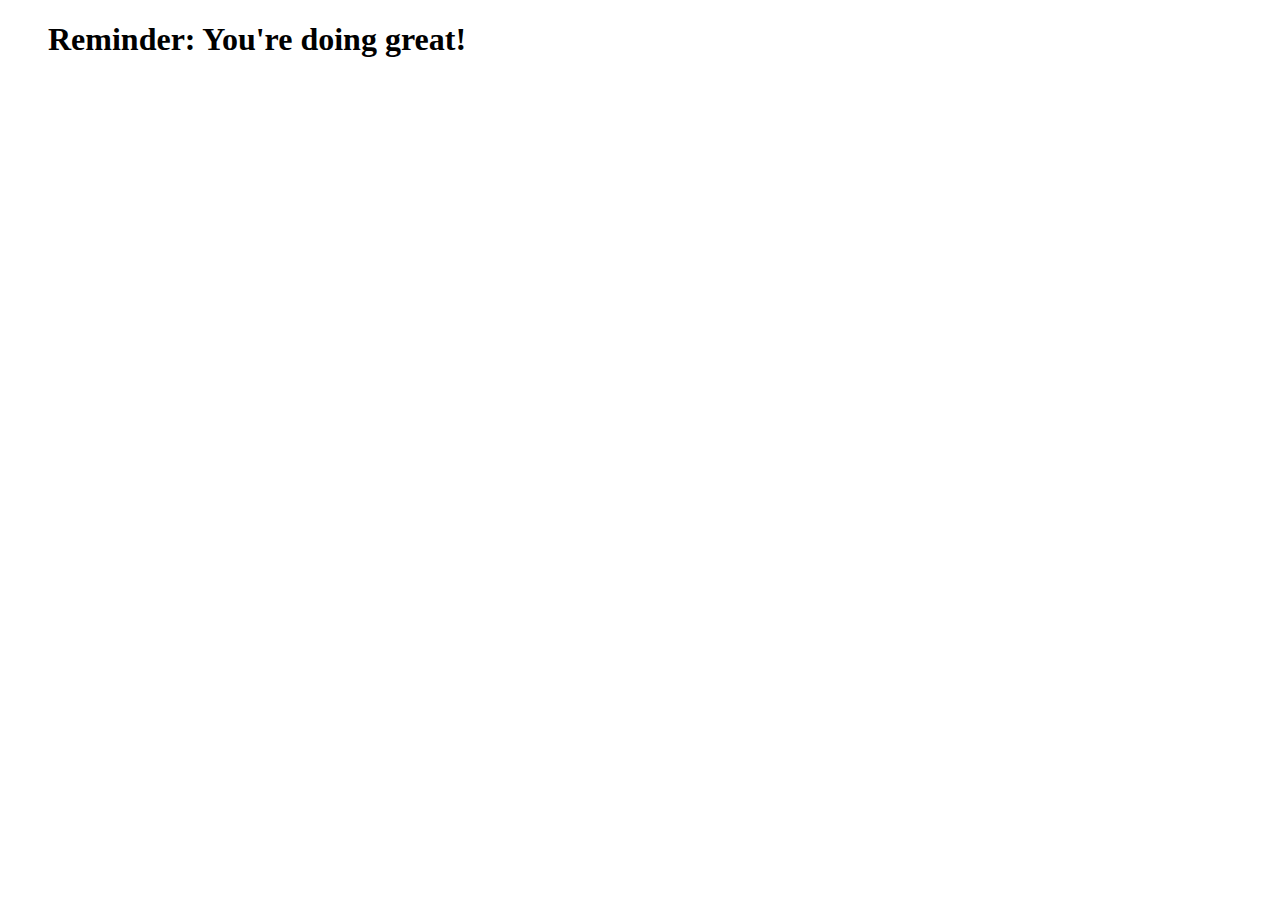
==== les1/index.html @ 001dda04 "files added" ====
<!DOCTYPE html>
<html lang="en">
<head>
    <meta charset="UTF-8">
    <meta http-equiv="X-UA-Compatible" content="IE=edge">
    <meta name="viewport" content="width=device-width, initial-scale=1.0">
    <link rel="stylesheet" href="css/style.css">
    <title>Sticky Notes</title>
</head>
<body>
    <figure>
        <h1>Reminder: You're doing great!</h1>
    </figure>
</body>
</html>
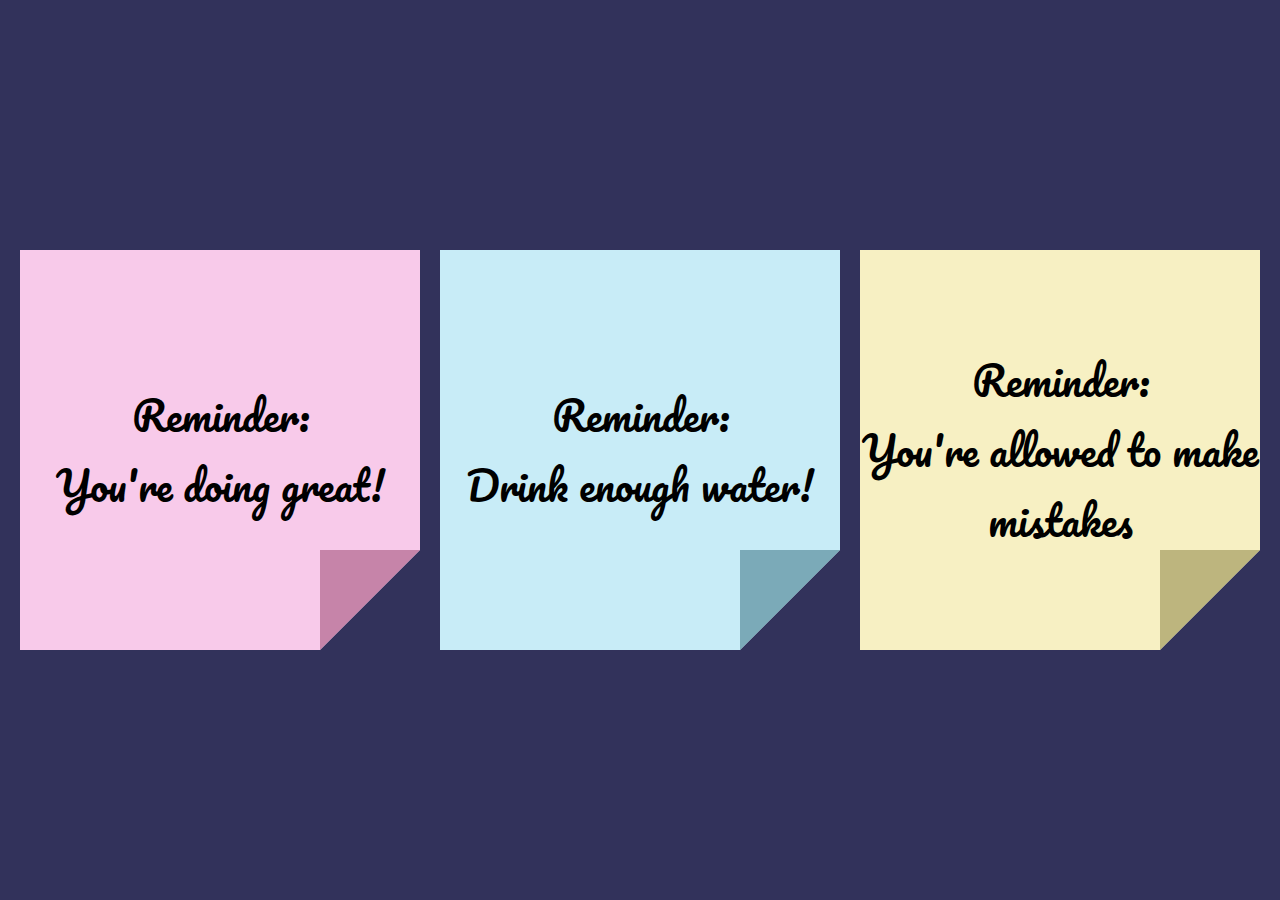
==== commit 25fc7bc9: "opdracht 1 af" ====
--- a/les1/index.html
+++ b/les1/index.html
@@ -8,8 +8,17 @@
     <title>Sticky Notes</title>
 </head>
 <body>
-    <figure>
-        <h1>Reminder: You're doing great!</h1>
+    <figure class="post-it one">
+        <h2 class="post-it-text">Reminder: <br>You're doing great!</h2>
+        <div></div>
+    </figure>
+    <figure class="post-it two">
+        <h2 class="post-it-text">Reminder: <br>Drink enough water!</h2>
+        <div></div>
+    </figure>
+    <figure class="post-it three">
+        <h2 class="post-it-text">Reminder: <br>You're allowed to make mistakes</h2>
+        <div></div>
     </figure>
 </body>
 </html>--- a/les1/css/style.css
+++ b/les1/css/style.css
@@ -0,0 +1,93 @@
+/*
+Notes for self:
+- without 'display: flex;', justify-content and align-items do not work
+- with things like clip-path, the first number is left/right and second number is up/down.
+- wanneer een element als 'absolute' gepositioneerd is, gaat hij altijd uit van de body
+  tenzij de parent waar dat element in staat als 'relative' gepositioneerd is
+*/
+
+@import url('https://fonts.googleapis.com/css2?family=Pacifico&display=swap');
+
+*{
+    padding: 0;
+    margin: 0;
+}
+
+body{
+    background-color: #32325b;
+    display: flex;
+    justify-content: center;
+    align-items: center;
+    min-height: 100vh;
+    font-family: 'Pacifico', cursive;
+    font-size: 16px;
+    gap: 20px;
+    flex-wrap: wrap;
+}
+
+.post-it{
+    position: relative;
+    width: 400px;
+    height: 400px;
+    text-align: center;
+    display: flex; 
+    justify-content: center;
+    align-items: center;
+    clip-path: polygon(0% 0%, 100% 0%, 100% 75%, 75% 100%, 0% 100%);
+    transition: 2s all;
+    transform-origin: top left;
+    flex-shrink: 0;
+}
+
+.post-it:hover{
+    transform: rotate(15deg);
+    transition: .5s all;
+}
+
+.one{
+    background: #f8caea;
+}
+
+.one > div{
+    background: #c684a9;
+}
+
+.two{
+    background: #c8ecf7;
+}
+
+.two > div{
+    background: #7baab8;
+}
+
+.three{
+    background: #f7f0c3;
+}
+
+.three > div{
+    background: #bdb57e;
+}
+
+.one > div, .two > div, .three > div{
+    width: 100px;
+    height: 100px;
+    position: absolute;
+    bottom: 0;
+    right: 0;
+    clip-path: polygon(0% 0%, 100% 0%, 0% 100%);
+}
+
+.post-it-text{
+    font-size: 250%;
+    font-weight: 400;
+}
+
+@media screen and (max-width: 1200px){
+    .post-it:hover{
+        transform: none;
+    }
+    .prikbord{
+        width: 0;
+        height: 0;
+    }
+}